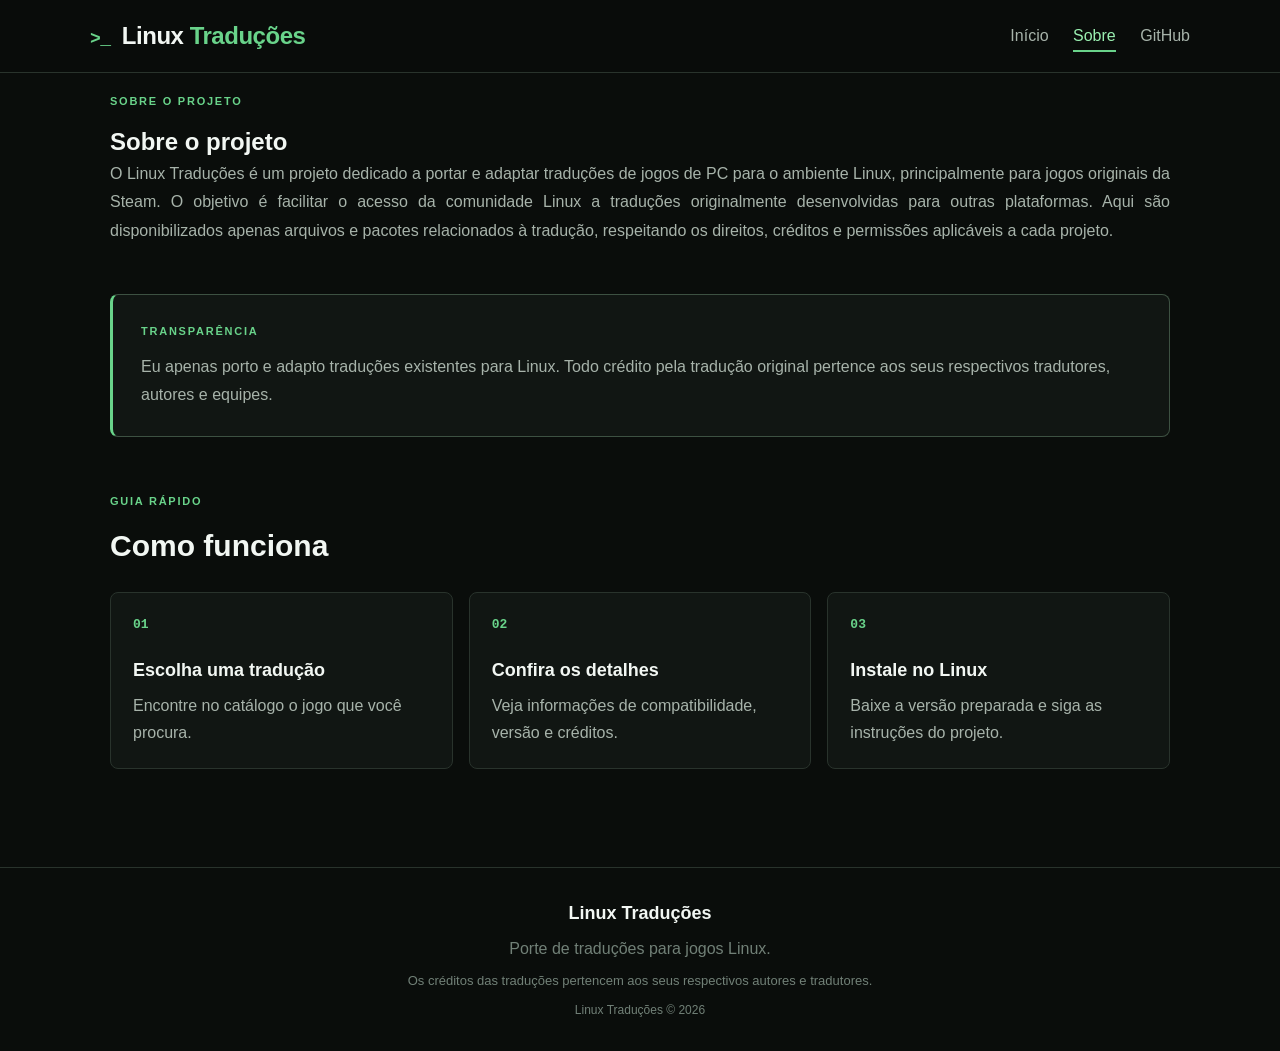
==== sobre.html @ 3b469571 "Add pagination and search functionality; create 'Sobre' page with project details" ====
<!DOCTYPE html>
<html lang="pt-BR">
<head>
    <meta charset="UTF-8">
    <meta name="viewport" content="width=device-width, initial-scale=1.0">

    <title>Sobre | Linux Traduções</title>
    <meta name="description" content="Conheça o projeto Linux Traduções e saiba como as traduções são adaptadas para Linux.">
    <meta name="robots" content="index, follow">
    <meta name="theme-color" content="#101512">
    <meta http-equiv="Content-Security-Policy" content="default-src 'self'; base-uri 'none'; object-src 'none'; script-src 'self'; style-src 'self'; img-src 'self' data:; connect-src 'self'; form-action 'none'">
    <meta name="referrer" content="strict-origin-when-cross-origin">
    <link rel="canonical" href="https://haurylanclaan.github.io/linux_traducoes/sobre.html">

    <link rel="icon" type="image/svg+xml" href="img/term.svg">
    <link rel="stylesheet" href="css/style.css">
</head>

<body>
<header>
    <div class="header-content">
        <div class="logo" aria-label="Linux Traduções">
            <span class="logo-mark">&gt;_</span> Linux <span>Traduções</span>
        </div>

        <nav>
            <a href="index.html">Início</a>
            <a class="active" href="sobre.html" aria-current="page">Sobre</a>
            <a href="https://github.com/HaurylanClaan/linux_traducoes" target="_blank" rel="noopener noreferrer">GitHub</a>
        </nav>
    </div>
</header>

<main>
    <section class="games">
        <p class="eyebrow">SOBRE O PROJETO</p>
        <h1>Sobre o projeto</h1>
        <p class="section-copy">
            O Linux Traduções é um projeto dedicado a portar e adaptar traduções de jogos de PC para o ambiente Linux, principalmente para jogos originais da Steam.
            O objetivo é facilitar o acesso da comunidade Linux a traduções originalmente desenvolvidas para outras plataformas.
            Aqui são disponibilizados apenas arquivos e pacotes relacionados à tradução, respeitando os direitos, créditos e permissões aplicáveis a cada projeto.
        </p>
    </section>

    <section class="info-section" id="creditos">
        <div class="credit-panel">
            <p class="eyebrow">TRANSPARÊNCIA</p>
            <p>
                Eu apenas porto e adapto traduções existentes para Linux.
                Todo crédito pela tradução original pertence aos seus respectivos tradutores, autores e equipes.
            </p>
        </div>
    </section>

    <section class="info-section" id="como-funciona">
        <div class="section-heading">
            <p class="eyebrow">GUIA RÁPIDO</p>
            <h2>Como funciona</h2>
        </div>

        <div class="steps-grid">
            <article class="step-card">
                <span class="step-number">01</span>
                <h3>Escolha uma tradução</h3>
                <p>Encontre no catálogo o jogo que você procura.</p>
            </article>
            <article class="step-card">
                <span class="step-number">02</span>
                <h3>Confira os detalhes</h3>
                <p>Veja informações de compatibilidade, versão e créditos.</p>
            </article>
            <article class="step-card">
                <span class="step-number">03</span>
                <h3>Instale no Linux</h3>
                <p>Baixe a versão preparada e siga as instruções do projeto.</p>
            </article>
        </div>
    </section>
</main>

<footer>
    <div class="footer-content">
        <strong>Linux Traduções</strong>
        <p>Porte de traduções para jogos Linux.</p>
        <p class="footer-note">Os créditos das traduções pertencem aos seus respectivos autores e tradutores.</p>
        <p class="footer-copy">Linux Traduções © 2026</p>
    </div>
</footer>
</body>
</html>
---- css/style.css ----
:root {
    --background: #0a0d0b;
    --surface: #111613;
    --surface-raised: #171d19;
    --border: #29332c;
    --border-strong: #3d5142;
    --green: #69d38a;
    --green-bright: #9af0b1;
    --text: #f2f7f3;
    --muted: #a7b3aa;
    --muted-dark: #718077;
}

* {
    box-sizing: border-box;
    margin: 0;
    padding: 0;
}

body {
    font-family: Arial, Helvetica, sans-serif;
    background: var(--background);
    color: var(--text);
    line-height: 1.5;
}

img {
    max-width: 100%;
    display: block;
}

header {
    background: rgba(10, 13, 11, 0.96);
    border-bottom: 1px solid var(--border);
    padding: 18px 20px;
    position: sticky;
    top: 0;
    z-index: 10;
}

.header-content {
    max-width: 1100px;
    margin: auto;
    display: flex;
    align-items: center;
    justify-content: space-between;
    gap: 20px;
}

.logo {
    font-size: 24px;
    font-weight: bold;
    letter-spacing: -0.02em;
}

.logo-mark {
    color: var(--green);
    font-family: monospace;
    font-size: 18px;
    margin-right: 5px;
}

.logo span {
    color: var(--green);
}

nav a {
    color: var(--muted);
    text-decoration: none;
    margin-left: 20px;
    transition: color 0.2s ease;
}

nav a:hover,
nav a.active {
    color: var(--green-bright);
}

nav a.active {
    position: relative;
}

nav a.active::after {
    background: var(--green);
    bottom: -8px;
    content: "";
    height: 2px;
    left: 0;
    position: absolute;
    width: 100%;
}

.hero {
    max-width: 1100px;
    margin: 0 auto;
    padding: 92px 20px 68px;
    text-align: center;
}

.eyebrow {
    color: var(--green);
    font-size: 11px;
    font-weight: bold;
    letter-spacing: 0.16em;
    margin-bottom: 14px;
}

.hero h1 {
    font-size: clamp(38px, 6vw, 62px);
    letter-spacing: -0.04em;
    line-height: 1.05;
    margin-bottom: 18px;
}

.hero h1 span {
    color: var(--green);
}

.hero p {
    color: var(--muted);
    font-size: 18px;
    margin-bottom: 30px;
}

.search {
    width: 100%;
    max-width: 600px;
    padding: 15px 20px;
    border-radius: 8px;
    border: 1px solid var(--border-strong);
    background: var(--surface);
    color: var(--text);
    font-size: 16px;
    outline: none;
}

.search:focus {
    border-color: var(--green);
    box-shadow: 0 0 0 3px rgba(105, 211, 138, 0.1);
}

.games {
    max-width: 1100px;
    margin: 0 auto;
    padding: 20px;
}

.games h2 {
    margin-bottom: 16px;
}

.section-copy {
    color: var(--muted);
    line-height: 1.8;
    max-width: none;
    width: 100%;
    text-align: justify;
}

.game-grid {
    display: grid;
    grid-template-columns: repeat(auto-fit, minmax(280px, 1fr));
    gap: 20px;
}

.pagination {
    display: flex;
    flex-wrap: wrap;
    justify-content: center;
    gap: 8px;
    margin-top: 28px;
}

.pagination[hidden] {
    display: none;
}

.page-button {
    min-width: 40px;
    height: 40px;
    padding: 0 10px;
    border: 1px solid var(--border-strong);
    border-radius: 6px;
    background: var(--surface);
    color: var(--text);
    font: inherit;
    cursor: pointer;
}

.page-button:hover,
.page-button.active {
    border-color: var(--green);
    background: var(--green);
    color: #08100b;
}

.game-card {
    display: flex;
    flex-direction: column;
    height: 100%;
    background: var(--surface);
    border: 1px solid var(--border);
    border-radius: 10px;
    overflow: hidden;
    transition: transform 0.2s, border-color 0.2s;
}

.game-card[hidden],
.empty-state[hidden] {
    display: none !important;
}

.game-card:hover {
    transform: translateY(-3px);
    border-color: var(--green);
    box-shadow: 0 12px 30px rgba(0, 0, 0, 0.2);
}

.game-cover {
    width: 100%;
    height: 180px;
    object-fit: contain;
    padding: 8px;
    background: var(--background);
    border-bottom: 1px solid var(--border);
}

.game-content {
    display: flex;
    flex-direction: column;
    flex: 1;
    padding: 20px;
}

.game-label {
    color: var(--green);
    font-size: 12px;
    letter-spacing: 0.08em;
    text-transform: uppercase;
    margin-bottom: 8px;
}

.game-card h3 {
    margin-bottom: 10px;
    font-size: 24px;
}

.game-description {
    color: var(--muted);
    line-height: 1.5;
    margin-bottom: 18px;
    flex: 1;
}

.meta-list {
    display: flex;
    flex-wrap: wrap;
    gap: 8px;
    margin-bottom: 16px;
}

.meta-item {
    display: inline-block;
    background: var(--surface-raised);
    color: #d8e4da;
    font-size: 12px;
    border-radius: 999px;
    padding: 6px 10px;
}

.tag-list {
    margin-bottom: 18px;
}

.tag {
    display: inline-block;
    background: rgba(105, 211, 138, 0.1);
    color: var(--green-bright);
    padding: 6px 10px;
    border-radius: 5px;
    font-size: 13px;
    margin-right: 5px;
    margin-bottom: 10px;
}

.download {
    display: block;
    margin-top: auto;
    text-align: center;
    background: var(--green);
    color: #08100b;
    padding: 12px;
    border-radius: 6px;
    text-decoration: none;
    font-weight: bold;
}

.download:hover {
    background: var(--green-bright);
}

.info-section {
    max-width: 1100px;
    margin: 0 auto;
    padding: 28px 20px;
}

.credit-panel {
    background: var(--surface);
    border: 1px solid var(--border-strong);
    border-left: 3px solid var(--green);
    border-radius: 8px;
    padding: 28px;
}

.credit-panel h2,
.section-heading h2 {
    font-size: 30px;
    margin-bottom: 10px;
}

.credit-panel p:last-child,
.step-card p {
    color: var(--muted);
    line-height: 1.7;
}

.section-heading {
    margin-bottom: 24px;
}

.steps-grid {
    display: grid;
    gap: 16px;
    grid-template-columns: repeat(3, 1fr);
}

.step-card {
    background: var(--surface);
    border: 1px solid var(--border);
    border-radius: 8px;
    padding: 22px;
}

.step-number {
    color: var(--green);
    display: block;
    font-family: monospace;
    font-size: 13px;
    font-weight: bold;
    margin-bottom: 22px;
}

.step-card h3 {
    font-size: 18px;
    margin-bottom: 8px;
}

.game-page {
    max-width: 1100px;
    margin: 0 auto;
    padding: 50px 20px;
}

.back-link {
    display: inline-block;
    color: var(--green);
    text-decoration: none;
    margin-bottom: 25px;
}

.back-link:hover {
    color: var(--green-bright);
}

.game-detail {
    display: grid;
    grid-template-columns: minmax(280px, 0.9fr) minmax(0, 1.1fr);
    gap: 35px;
    background: var(--surface);
    border: 1px solid var(--border);
    border-radius: 10px;
    padding: 25px;
}

.game-detail-cover {
    width: 100%;
    height: auto;
    aspect-ratio: 4 / 3;
    min-height: 260px;
    max-height: 460px;
    object-fit: contain;
    padding: 8px;
    background: var(--background);
    border-radius: 6px;
}

.game-detail-content h1 {
    font-size: 42px;
    margin-bottom: 15px;
}

.details-list {
    display: grid;
    grid-template-columns: repeat(2, minmax(0, 1fr));
    gap: 12px;
    margin: 25px 0;
}

.detail-item {
    background: var(--surface-raised);
    border-radius: 6px;
    padding: 12px;
}

.detail-item dt {
    color: var(--muted);
    font-size: 12px;
    margin-bottom: 5px;
}

.detail-item dd {
    color: #ffffff;
}

.translation-info {
    border-top: 1px solid var(--border);
    padding-top: 20px;
    margin-bottom: 25px;
}

.translation-info h2 {
    font-size: 20px;
    margin-bottom: 10px;
}

.translation-info p,
.message-panel p {
    color: var(--muted);
    line-height: 1.7;
    white-space: pre-line;
}

.translation-info a {
    color: var(--green-bright);
    text-decoration: underline;
    word-break: break-word;
}

.detail-download {
    max-width: 280px;
}

.message-panel {
    background: var(--surface);
    border: 1px solid var(--border);
    border-radius: 10px;
    padding: 35px;
    text-align: center;
}

.message-panel h1 {
    margin-bottom: 12px;
}

.message-panel .back-link {
    margin: 25px 0 0;
}

.loading-state,
.empty-state {
    color: var(--muted);
    padding: 20px 0;
}

footer {
    margin-top: 70px;
    padding: 32px 20px;
    text-align: center;
    color: var(--muted-dark);
    border-top: 1px solid var(--border);
}

.footer-content {
    display: grid;
    gap: 10px;
    margin: 0 auto;
    max-width: 1100px;
    justify-items: center;
}

.footer-content strong {
    color: var(--text);
    font-size: 18px;
}

.footer-note {
    font-size: 13px;
    max-width: 700px;
    text-align: center;
}

.footer-copy {
    color: var(--muted-dark);
    font-size: 12px;
}

@media (max-width: 600px) {
    .header-content {
        flex-direction: column;
    }

    nav a {
        margin: 0 8px;
    }

    .hero h1 {
        font-size: 36px;
    }

    .steps-grid {
        grid-template-columns: 1fr;
    }

    .game-detail {
        grid-template-columns: 1fr;
        padding: 18px;
    }

    .game-detail-content h1 {
        font-size: 32px;
    }

    .details-list {
        grid-template-columns: 1fr;
    }

    .detail-download {
        max-width: none;
    }
}
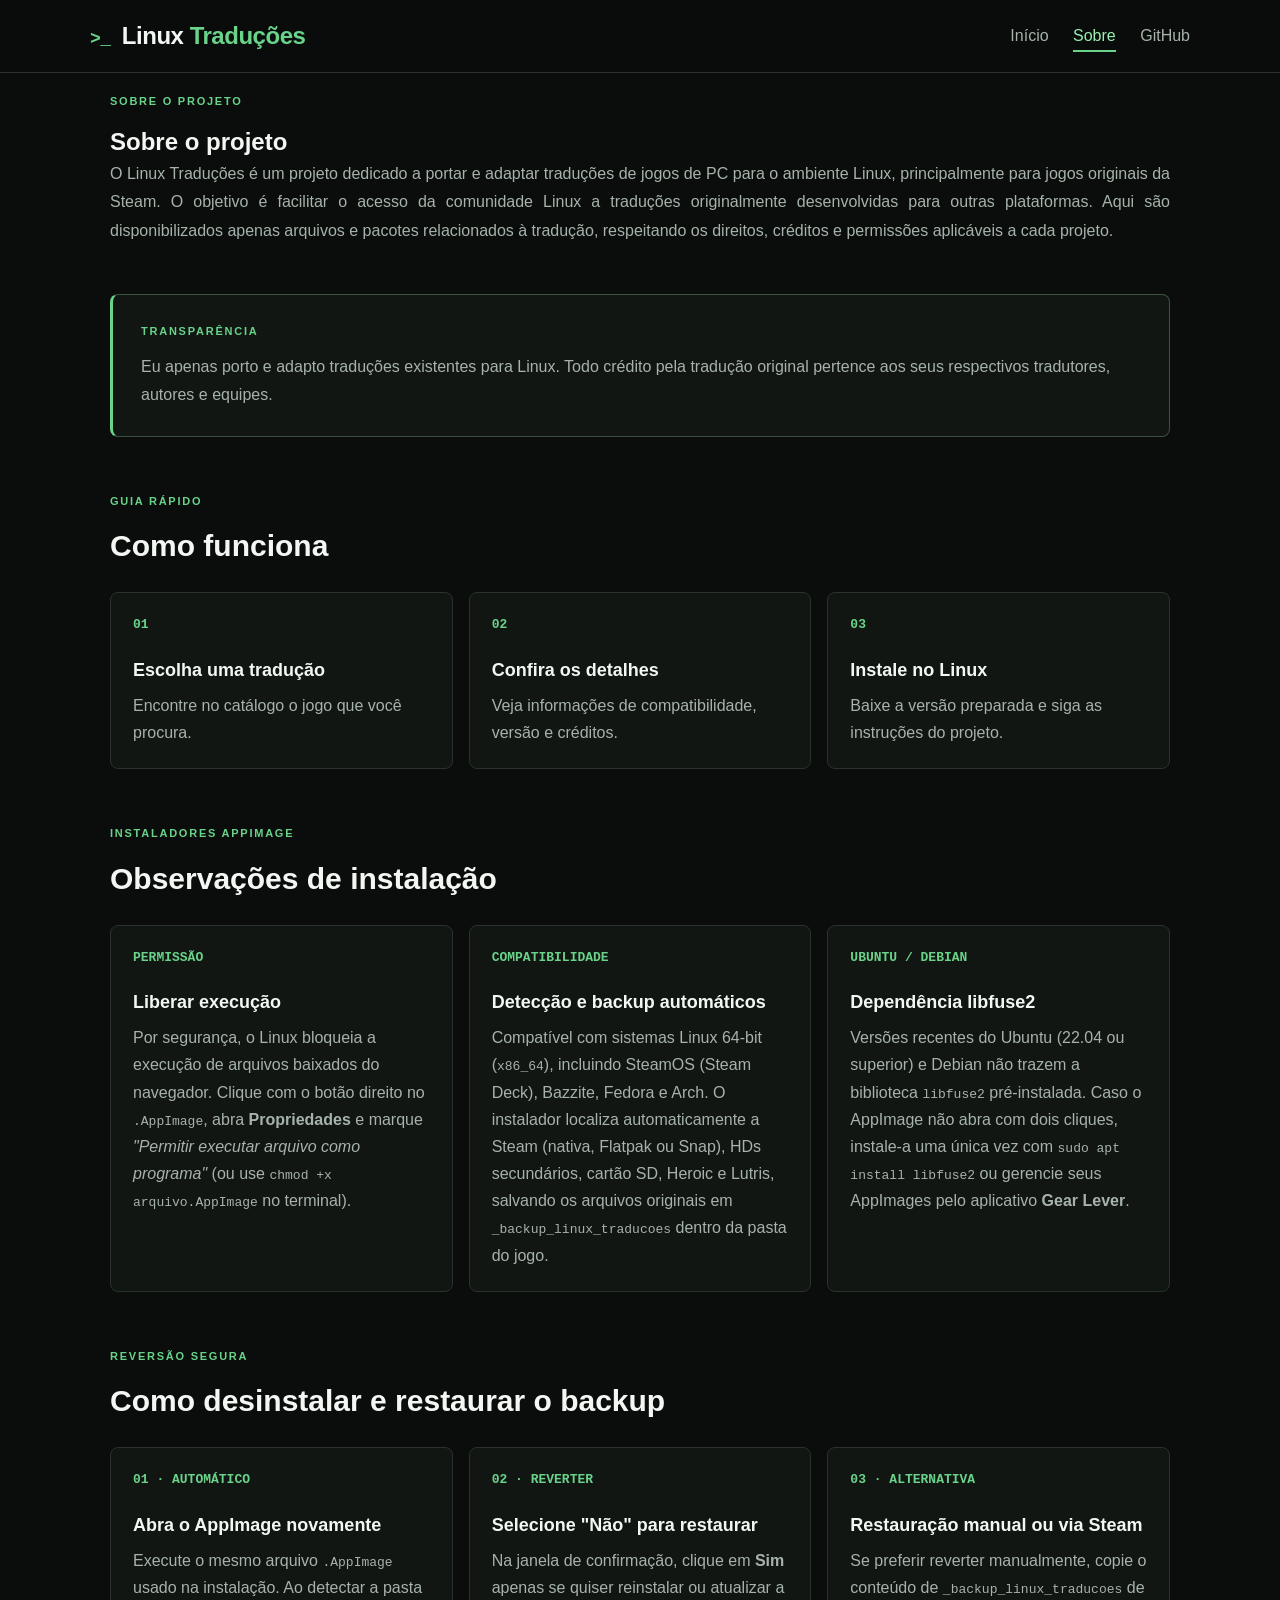
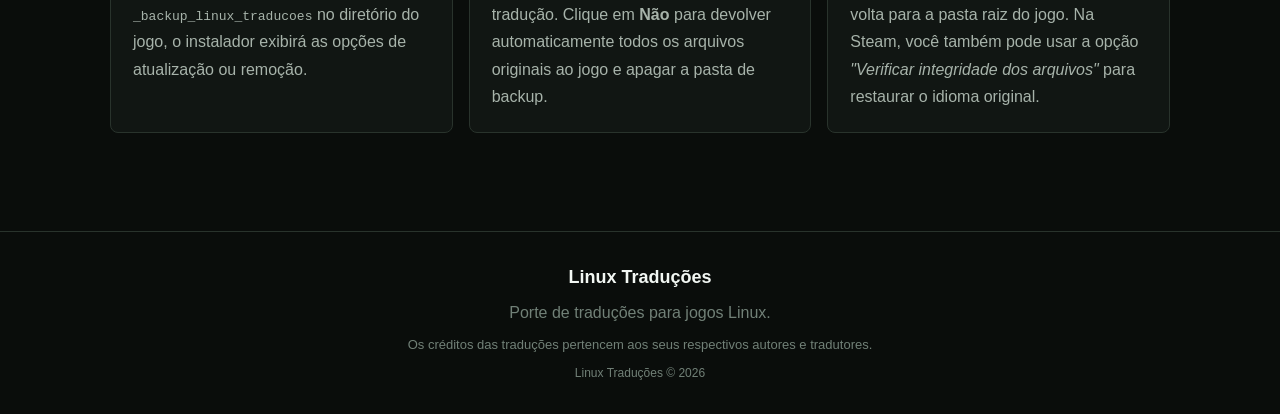
==== commit df06f784: "add installation notes for AppImage" ====
--- a/sobre.html
+++ b/sobre.html
@@ -76,6 +76,81 @@
             </article>
         </div>
     </section>
+
+    <section class="info-section" id="observacoes-instalacao">
+        <div class="section-heading">
+            <p class="eyebrow">INSTALADORES APPIMAGE</p>
+            <h2>Observações de instalação</h2>
+        </div>
+
+        <div class="steps-grid">
+            <article class="step-card">
+                <span class="step-number">PERMISSÃO</span>
+                <h3>Liberar execução</h3>
+                <p>
+                    Por segurança, o Linux bloqueia a execução de arquivos baixados do navegador.
+                    Clique com o botão direito no <code>.AppImage</code>, abra <strong>Propriedades</strong> e marque
+                    <em>"Permitir executar arquivo como programa"</em> (ou use <code>chmod +x arquivo.AppImage</code> no terminal).
+                </p>
+            </article>
+
+            <article class="step-card">
+                <span class="step-number">COMPATIBILIDADE</span>
+                <h3>Detecção e backup automáticos</h3>
+                <p>
+                    Compatível com sistemas Linux 64-bit (<code>x86_64</code>), incluindo SteamOS (Steam Deck), Bazzite, Fedora e Arch.
+                    O instalador localiza automaticamente a Steam (nativa, Flatpak ou Snap), HDs secundários, cartão SD, Heroic e Lutris,
+                    salvando os arquivos originais em <code>_backup_linux_traducoes</code> dentro da pasta do jogo.
+                </p>
+            </article>
+
+            <article class="step-card">
+                <span class="step-number">UBUNTU / DEBIAN</span>
+                <h3>Dependência libfuse2</h3>
+                <p>
+                    Versões recentes do Ubuntu (22.04 ou superior) e Debian não trazem a biblioteca <code>libfuse2</code> pré-instalada.
+                    Caso o AppImage não abra com dois cliques, instale-a uma única vez com <code>sudo apt install libfuse2</code>
+                    ou gerencie seus AppImages pelo aplicativo <strong>Gear Lever</strong>.
+                </p>
+            </article>
+        </div>
+    </section>
+
+    <section class="info-section" id="restaurar-backup">
+        <div class="section-heading">
+            <p class="eyebrow">REVERSÃO SEGURA</p>
+            <h2>Como desinstalar e restaurar o backup</h2>
+        </div>
+
+        <div class="steps-grid">
+            <article class="step-card">
+                <span class="step-number">01 · AUTOMÁTICO</span>
+                <h3>Abra o AppImage novamente</h3>
+                <p>
+                    Execute o mesmo arquivo <code>.AppImage</code> usado na instalação.
+                    Ao detectar a pasta <code>_backup_linux_traducoes</code> no diretório do jogo, o instalador exibirá as opções de atualização ou remoção.
+                </p>
+            </article>
+
+            <article class="step-card">
+                <span class="step-number">02 · REVERTER</span>
+                <h3>Selecione "Não" para restaurar</h3>
+                <p>
+                    Na janela de confirmação, clique em <strong>Sim</strong> apenas se quiser reinstalar ou atualizar a tradução.
+                    Clique em <strong>Não</strong> para devolver automaticamente todos os arquivos originais ao jogo e apagar a pasta de backup.
+                </p>
+            </article>
+
+            <article class="step-card">
+                <span class="step-number">03 · ALTERNATIVA</span>
+                <h3>Restauração manual ou via Steam</h3>
+                <p>
+                    Se preferir reverter manualmente, copie o conteúdo de <code>_backup_linux_traducoes</code> de volta para a pasta raiz do jogo.
+                    Na Steam, você também pode usar a opção <em>"Verificar integridade dos arquivos"</em> para restaurar o idioma original.
+                </p>
+            </article>
+        </div>
+    </section>
 </main>
 
 <footer>
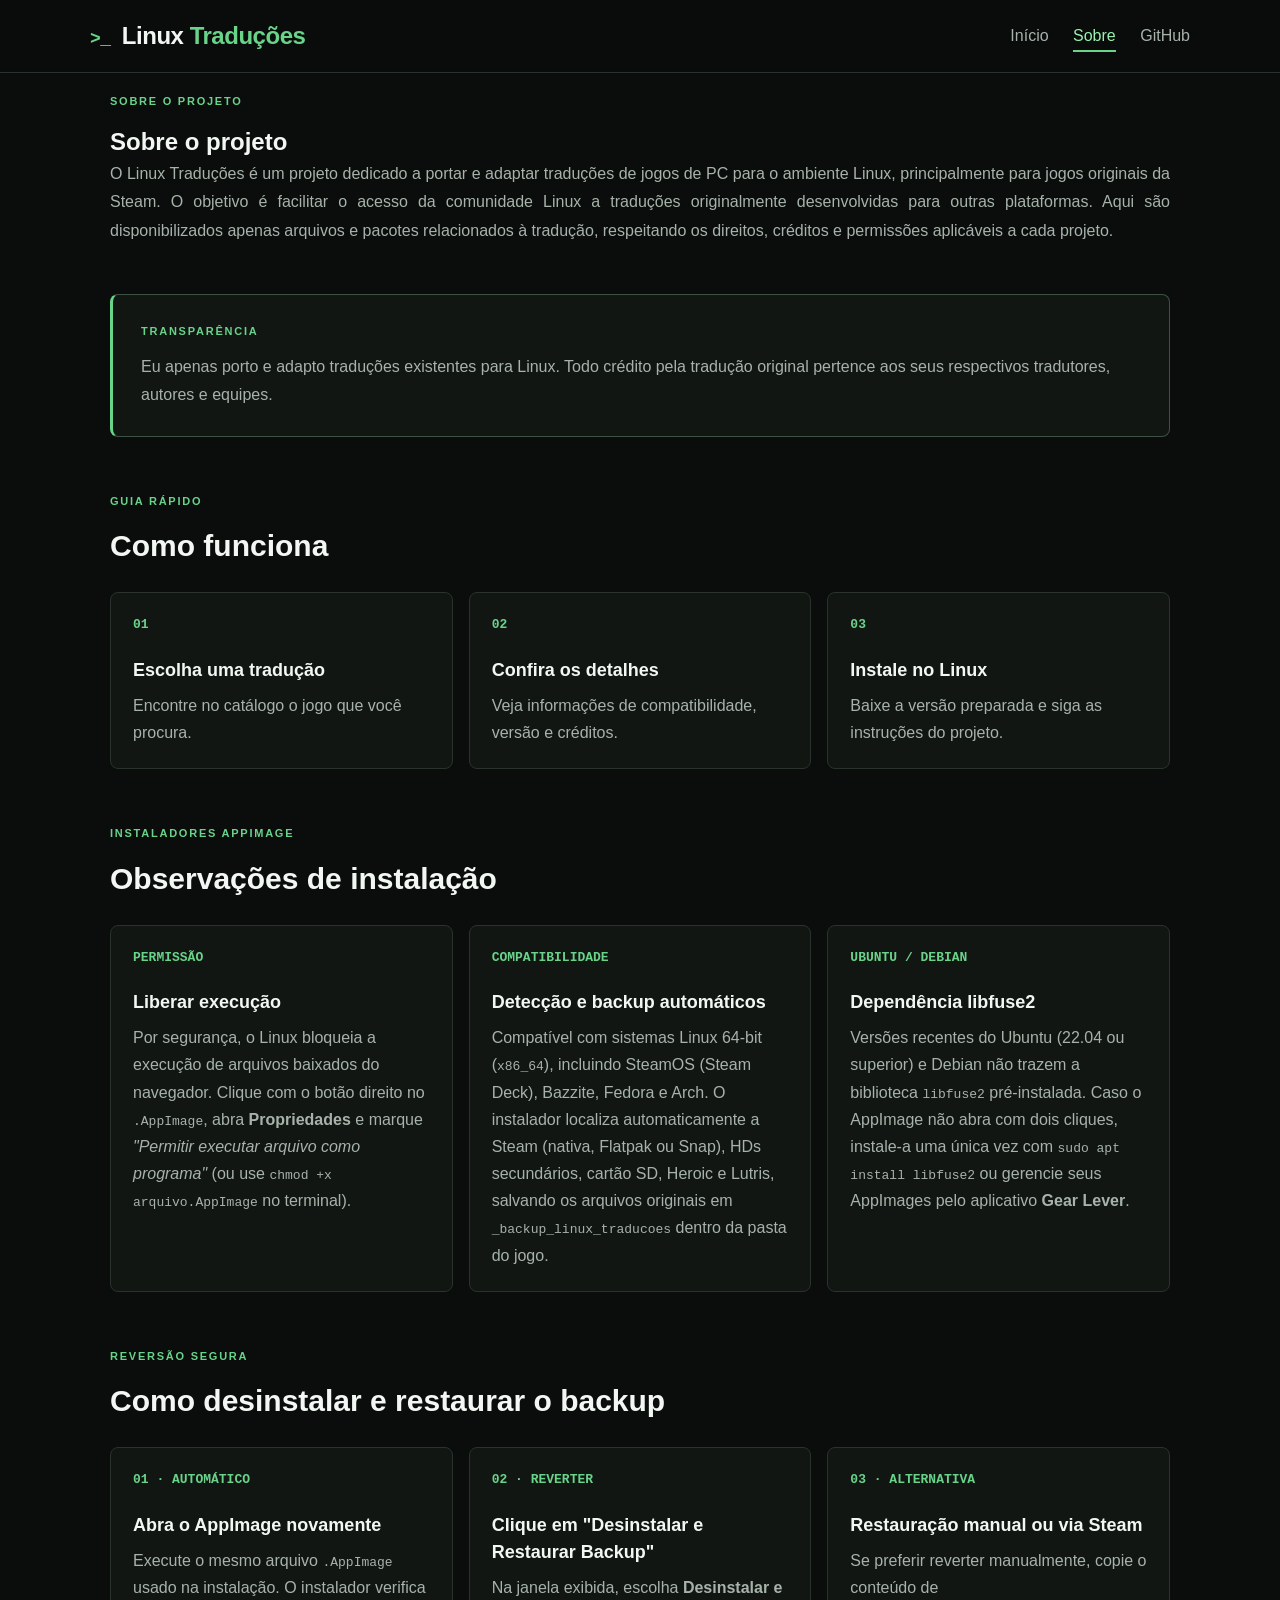
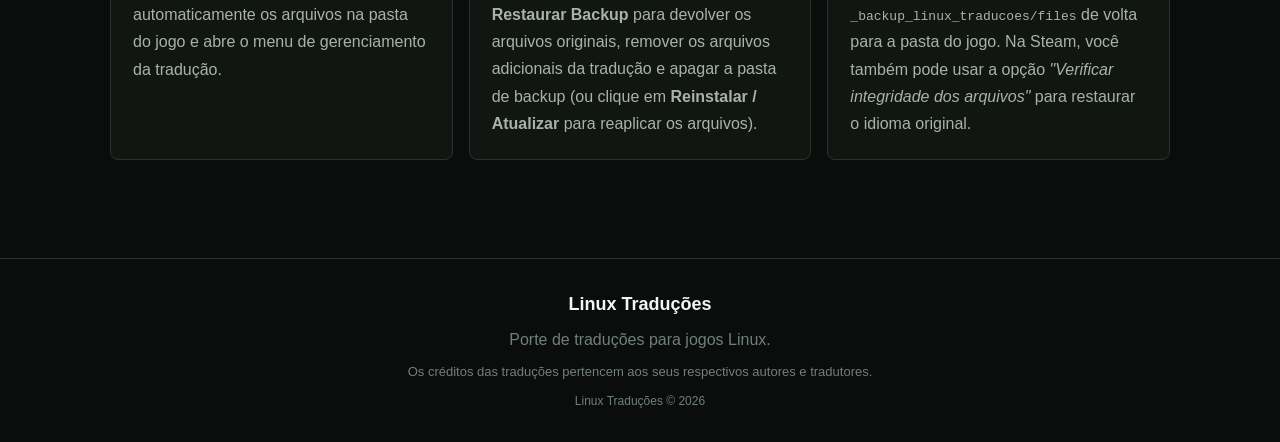
==== commit fd34296f: "fix: update game statuses and download links for Helltaker and Fear & Hunger" ====
--- a/sobre.html
+++ b/sobre.html
@@ -128,16 +128,15 @@
                 <h3>Abra o AppImage novamente</h3>
                 <p>
                     Execute o mesmo arquivo <code>.AppImage</code> usado na instalação.
-                    Ao detectar a pasta <code>_backup_linux_traducoes</code> no diretório do jogo, o instalador exibirá as opções de atualização ou remoção.
+                    O instalador verifica automaticamente os arquivos na pasta do jogo e abre o menu de gerenciamento da tradução.
                 </p>
             </article>
 
             <article class="step-card">
                 <span class="step-number">02 · REVERTER</span>
-                <h3>Selecione "Não" para restaurar</h3>
+                <h3>Clique em "Desinstalar e Restaurar Backup"</h3>
                 <p>
-                    Na janela de confirmação, clique em <strong>Sim</strong> apenas se quiser reinstalar ou atualizar a tradução.
-                    Clique em <strong>Não</strong> para devolver automaticamente todos os arquivos originais ao jogo e apagar a pasta de backup.
+                    Na janela exibida, escolha <strong>Desinstalar e Restaurar Backup</strong> para devolver os arquivos originais, remover os arquivos adicionais da tradução e apagar a pasta de backup (ou clique em <strong>Reinstalar / Atualizar</strong> para reaplicar os arquivos).
                 </p>
             </article>
 
@@ -145,7 +144,7 @@
                 <span class="step-number">03 · ALTERNATIVA</span>
                 <h3>Restauração manual ou via Steam</h3>
                 <p>
-                    Se preferir reverter manualmente, copie o conteúdo de <code>_backup_linux_traducoes</code> de volta para a pasta raiz do jogo.
+                    Se preferir reverter manualmente, copie o conteúdo de <code>_backup_linux_traducoes/files</code> de volta para a pasta do jogo.
                     Na Steam, você também pode usar a opção <em>"Verificar integridade dos arquivos"</em> para restaurar o idioma original.
                 </p>
             </article>
